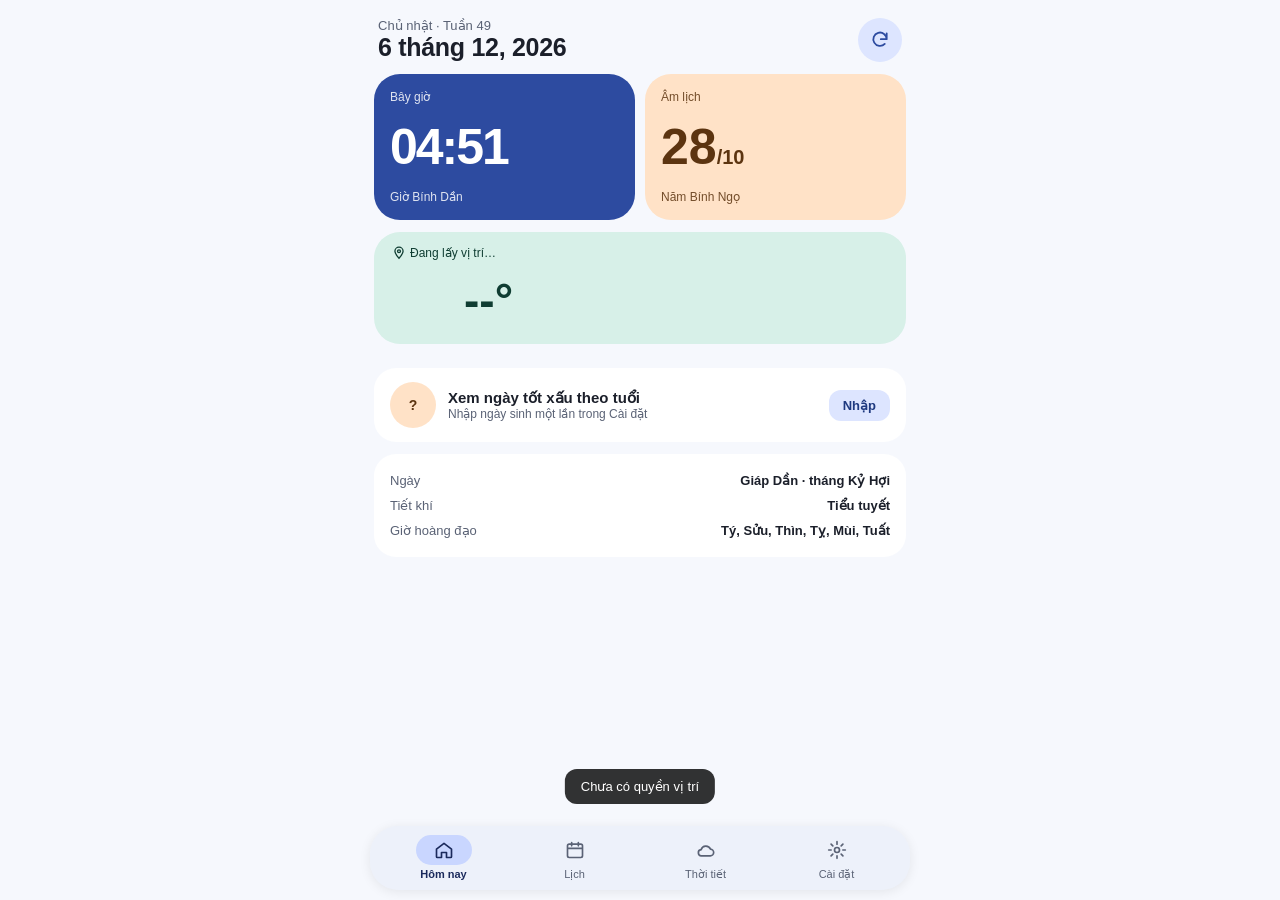
==== app/src/main/assets/index.html @ 549e015c "Widget 5x3 Bản đồ Việt Nam (v2.9) Co-Authored-By: Claude Opus 5.5 <noreply@anthropic.com> Claude-Ses" ====
<!DOCTYPE html>
<html lang="vi">
<head>
<meta charset="utf-8">
<meta name="viewport" content="width=device-width, initial-scale=1, viewport-fit=cover">
<title>Lịch Việt</title>
<link rel="stylesheet" href="style.css">
<script>
  // Áp sáng/tối ngay khi mở để không bị nháy
  (function () {
    var dark = false;
    try { dark = window.AndroidBridge ? AndroidBridge.isDark() : matchMedia("(prefers-color-scheme: dark)").matches; } catch (e) {}
    document.documentElement.className = dark ? "dark-pre" : "";
    window.__dark = dark;
  })();
</script>
</head>
<body>
<main>
  <!-- HÔM NAY -->
  <section id="tab-today" class="tab active">
    <div class="head">
      <div><div class="s" id="hWeek"></div><div class="b" id="hDate"></div></div>
      <button class="round btnRefresh" aria-label="Cập nhật thời tiết"><svg viewBox="0 0 24 24" fill="none" stroke="currentColor" stroke-width="2.2" stroke-linecap="round" stroke-linejoin="round"><path d="M20 11a8 8 0 1 0-2.3 5.7M20 4v7h-7"/></svg></button>
    </div>
    <div class="tiles">
      <div class="tile t1"><div class="l">Bây giờ</div><div class="big" id="clock">--:--</div><div class="l" id="gioCC"></div></div>
      <div class="tile t2"><div class="l">Âm lịch</div><div class="big" id="lunarBig">--</div><div class="l" id="lunarYear"></div></div>
    </div>
    <div class="wx">
      <div class="top"><span><svg width="14" height="14" viewBox="0 0 24 24" fill="none" stroke="currentColor" stroke-width="2.2"><path d="M12 21s7-7.6 7-12a7 7 0 1 0-14 0c0 4.4 7 12 7 12z"/><circle cx="12" cy="9" r="2.5"/></svg><span id="place">Đang lấy vị trí…</span></span><span id="upd"></span></div>
      <div class="main"><div class="ic" id="wIcon"></div><div><div class="t" id="wTemp">--°</div><div class="d" id="wDesc"></div></div><div class="hl" id="wHL"></div></div>
    </div>
    <div class="hint" id="hint1"></div>
    <div class="hours5" id="hours5"></div>
    <div class="card" id="ageCard"></div>
    <div class="card rows" id="todayInfo"></div>
  </section>

  <!-- LỊCH -->
  <section id="tab-cal" class="tab">
    <div class="calhead">
      <button class="navb" id="prevM" aria-label="Tháng trước">‹</button>
      <div class="ttl"><b id="calTitle"></b><div id="calSub"></div></div>
      <button class="navb" id="nextM" aria-label="Tháng sau">›</button>
    </div>
    <div class="card" style="padding:10px 8px 10px 4px">
      <div class="cg wd"><span>Tuần</span><span>T2</span><span>T3</span><span>T4</span><span>T5</span><span>T6</span><span>T7</span><span style="color:var(--red)">CN</span></div>
      <div class="cg" id="calGrid"></div>
    </div>
    <div class="selday" id="selDay"></div>
    <div class="card" id="selAge"></div>
    <div class="card"><div class="sec">SẮP TỚI</div><div id="events"></div></div>
    <button class="link" id="btnToday" style="text-align:center">Về hôm nay</button>
  </section>

  <!-- THỜI TIẾT -->
  <section id="tab-weather" class="tab">
    <div class="head">
      <div><div class="s" id="place2"></div><div class="b">Thời tiết</div></div>
      <button class="round btnRefresh" aria-label="Cập nhật thời tiết"><svg viewBox="0 0 24 24" fill="none" stroke="currentColor" stroke-width="2.2" stroke-linecap="round" stroke-linejoin="round"><path d="M20 11a8 8 0 1 0-2.3 5.7M20 4v7h-7"/></svg></button>
    </div>
    <div class="hero">
      <div class="main"><div class="ic" id="hIcon"></div><div><div class="t" id="hTemp">--°</div><div class="d" id="hDesc"></div></div></div>
      <div class="met" id="hMet"></div>
    </div>
    <div class="hint" id="hint2"></div>
    <div><div class="sec" style="padding-left:4px">24 GIỜ TỚI</div><div class="h24" id="h24"></div></div>
    <div class="card"><div class="sec">7 NGÀY TỚI</div><div id="d7"></div></div>
    <div class="src" id="src"></div>
  </section>

  <!-- CÀI ĐẶT -->
  <section id="tab-set" class="tab">
    <div class="head"><div><div class="s">Lịch Việt</div><div class="b">Cài đặt</div></div></div>
    <div class="card">
      <div class="sec">NGÀY SINH CỦA BẠN</div>
      <label class="field">Ngày sinh (dương lịch) – dùng để xem ngày tốt xấu theo tuổi
        <input type="date" id="birth" min="1900-01-01" max="2100-12-31"></label>
      <div class="muted" id="birthInfo" style="margin-top:8px"></div>
    </div>
    <div class="card"><div class="sec">VỊ TRÍ CHO WIDGET</div><div id="locPerm"></div></div>
    <div class="card"><div class="sec">LỊCH CỦA MÁY</div><div id="calPerm"></div></div>
    <div class="card"><div class="sec">NGUỒN DỰ BÁO THỜI TIẾT</div><div id="models"></div></div>
    <div class="card">
      <div class="sec">TỰ CẬP NHẬT THỜI TIẾT (APP &amp; WIDGET)</div>
      <div class="chips" id="interval"></div>
    </div>
    <div class="card">
      <div class="sec">THÊM WIDGET RA MÀN HÌNH CHÍNH</div>
      <div class="wgrid" id="addWidgets"></div>
      <div class="muted" style="margin-top:10px">Hoặc giữ lâu màn hình chính → Tiện ích (Widget) → Lịch Việt.</div>
    </div>
    <div class="card"><div class="sec">WIDGET ĐANG DÙNG</div><div id="myWidgets"></div></div>
    <div class="note">Giao diện sáng/tối tự theo cài đặt của máy.<br>Lịch Việt 2.9 · Âm lịch theo thuật toán thiên văn, múi giờ GMT+7</div>
  </section>
</main>

<!-- MÀN XEM NGÀY THEO TUỔI -->
<div class="screen" id="scrAge">
  <main style="display:flex;flex-direction:column;gap:12px">
    <div class="sh"><button id="ageBack" aria-label="Quay lại">‹</button><b>Xem ngày theo tuổi</b></div>
    <div class="card age" id="ageProfile"></div>
    <div class="ehero" id="ageHero"></div>
    <div class="card" id="ageWhy"></div>
    <div class="card"><div class="sec" id="ageUpTitle">14 NGÀY TỚI</div><div id="ageUp"></div></div>
    <div class="note">Theo lịch vạn niên truyền thống: ngày hoàng đạo – hắc đạo, 12 trực, xung – hợp tuổi.<br>Mang tính tham khảo văn hóa dân gian.</div>
  </main>
</div>

<nav class="bottom">
  <button data-tab="tab-today" class="active"><span><svg viewBox="0 0 24 24" fill="none" stroke="currentColor" stroke-width="2" stroke-linecap="round" stroke-linejoin="round"><path d="M3 11l9-7 9 7v9a1 1 0 0 1-1 1h-5v-6h-6v6H4a1 1 0 0 1-1-1z"/></svg></span>Hôm nay</button>
  <button data-tab="tab-cal"><span><svg viewBox="0 0 24 24" fill="none" stroke="currentColor" stroke-width="2" stroke-linecap="round" stroke-linejoin="round"><path d="M5 5h14a2 2 0 0 1 2 2v12a2 2 0 0 1-2 2H5a2 2 0 0 1-2-2V7a2 2 0 0 1 2-2zM3 10h18M8 3v4M16 3v4"/></svg></span>Lịch</button>
  <button data-tab="tab-weather"><span><svg viewBox="0 0 24 24" fill="none" stroke="currentColor" stroke-width="2" stroke-linecap="round" stroke-linejoin="round"><path d="M7 19h10a4 4 0 0 0 .4-8 6 6 0 0 0-11.3.6A3.7 3.7 0 0 0 7 19z"/></svg></span>Thời tiết</button>
  <button data-tab="tab-set"><span><svg viewBox="0 0 24 24" fill="none" stroke="currentColor" stroke-width="2" stroke-linecap="round" stroke-linejoin="round"><circle cx="12" cy="12" r="3"/><path d="M12 2v3M12 19v3M2 12h3M19 12h3M4.9 4.9L7 7M17 17l2.1 2.1M4.9 19.1L7 17M17 7l2.1-2.1"/></svg></span>Cài đặt</button>
</nav>
<div id="toast"></div>
<script src="icons.js"></script>
<script src="wx.js"></script>
<script src="lunar.js"></script>
<script src="app.js"></script>
</body>
</html>
---- app/src/main/assets/style.css ----
:root{
  --bg:#F6F8FD;--surf:#FFFFFF;--surf2:#EDF1FA;--line:#E6EAF3;--tx:#1B1F2A;--tx2:#5A6275;--tx3:#8A93A6;
  --tile:#2D4BA0;--acc:#2D4BA0;--priC:#DDE5FF;--onPriC:#1F3A80;--peach:#FFE2C7;--onPeach:#5C3410;
  --mint:#D7F0E8;--onMint:#0F3D32;--navsel:#C9D6FF;--onNavsel:#1B2A5C;--red:#C0392B;--rain:#2D6FD8;--orange:#C2620E;
  --good:#1F7A5C;--goodC:#D7F0E8;--warn:#7A5A10;--warnC:#FFF0C7;--bad:#C0392B;--badC:#FFE1DC;
}
html.dark-pre,body.dark{
  --bg:#11141B;--surf:#1C212B;--surf2:#1A1F29;--line:#2A303C;--tx:#E7EAF2;--tx2:#9AA3B5;--tx3:#78819A;
  --tile:#34478A;--acc:#B9C8FF;--priC:#26345F;--onPriC:#D6E0FF;--peach:#4A3220;--onPeach:#FFDCC0;
  --mint:#1C4237;--onMint:#BFEEDD;--navsel:#34478A;--onNavsel:#E7EAF2;--red:#FF8A7A;--rain:#8DB8FF;--orange:#F4A65A;
  --good:#7FD8B0;--goodC:#1C4237;--warn:#F5D58A;--warnC:#4A3D1A;--bad:#FF9A8A;--badC:#4A2422;
}
*{box-sizing:border-box;-webkit-tap-highlight-color:transparent}
html,body{margin:0;background:var(--bg);color:var(--tx);font-family:sans-serif}
body{transition:background .2s;min-height:100vh}
main{padding:14px 14px 96px;max-width:560px;margin:0 auto}
.tab{display:none}.tab.active{display:flex;flex-direction:column;gap:12px}
button{font-family:inherit;color:inherit}
.card{background:var(--surf);border-radius:22px;padding:14px 16px}
.sec{font-size:12px;color:var(--tx2);font-weight:600;letter-spacing:.3px;margin-bottom:6px}
.head{display:flex;justify-content:space-between;align-items:center;padding:4px 4px 0}
.head .s{font-size:13px;color:var(--tx2)}.head .b{font-size:25px;font-weight:700;letter-spacing:-.3px}
.round{width:44px;height:44px;border:0;border-radius:50%;background:var(--priC);color:var(--acc);display:inline-flex;align-items:center;justify-content:center;flex:none}
.round svg{width:20px;height:20px}.round.spin svg{animation:sp 1s linear infinite}@keyframes sp{to{transform:rotate(360deg)}}
.tiles{display:grid;grid-template-columns:1fr 1fr;gap:10px}
.tile{border-radius:26px;padding:16px;height:146px;display:flex;flex-direction:column;justify-content:space-between}
.tile.t1{background:var(--tile);color:#fff}.tile.t2{background:var(--peach);color:var(--onPeach)}
.tile .l{font-size:12px;opacity:.85}.tile .big{font-size:50px;font-weight:600;line-height:1;letter-spacing:-2px}
.tile.t2 .big{font-weight:800;letter-spacing:0}.tile .big small{font-size:20px;font-weight:600}
.wx{background:var(--mint);color:var(--onMint);border-radius:26px;padding:14px 18px;display:flex;flex-direction:column;gap:10px}
.wx .top{display:flex;justify-content:space-between;font-size:12px;gap:8px}.wx .top span:first-child{display:flex;align-items:center;gap:4px;min-width:0;overflow:hidden;text-overflow:ellipsis;white-space:nowrap}
.wx .main{display:flex;align-items:center;gap:12px}.wx .main .ic{width:60px;height:60px;flex:none}
.wx .t{font-size:46px;font-weight:700;line-height:1}.wx .d{font-size:13px}.wx .hl{font-size:12px;line-height:1.75;text-align:right;margin-left:auto}
.ic svg{width:100%;height:100%;display:block}
.hint{background:var(--priC);color:var(--onPriC);border-radius:18px;padding:11px 14px;font-size:13px;display:flex;gap:10px;align-items:center}
.hint .ic{width:16px;height:16px;flex:none}.hint:empty{display:none}
.hours5{display:grid;grid-template-columns:repeat(5,minmax(0,1fr));gap:6px;text-align:center;font-size:11px;color:var(--tx2)}
.hours5>div{background:var(--surf);border-radius:18px;padding:8px 0}
.hours5>div.on{background:var(--tile);color:#fff}.hours5 .ic{width:24px;height:24px;margin:4px auto}
.hours5 b{font-size:14px;color:var(--tx)}.hours5 .on b{color:#fff}.hours5 .p{font-size:10px;color:var(--rain);min-height:12px}.hours5 .on .p{color:#fff}
.rows .r{display:flex;justify-content:space-between;gap:12px;font-size:13px;padding:5px 0}
.rows .r span:first-child{color:var(--tx2);flex:none}.rows .r b{font-weight:600;text-align:right}
.hol{color:var(--orange)!important}
.age{display:flex;align-items:center;gap:12px;cursor:pointer}
.age .av{width:46px;height:46px;border-radius:50%;background:var(--peach);color:var(--onPeach);display:flex;align-items:center;justify-content:center;font-weight:800;font-size:14px;flex:none}
.age .m{flex:1;font-size:13px}.age .m b{font-size:15px}.age .m .s{font-size:12px;color:var(--tx2)}
.chip{border-radius:10px;padding:3px 10px;font-size:12px;font-weight:700;white-space:nowrap}
.c5,.c4{background:var(--goodC);color:var(--good)}.c3{background:var(--priC);color:var(--onPriC)}.c2{background:var(--warnC);color:var(--warn)}.c1{background:var(--badC);color:var(--bad)}
.dots{display:inline-flex;gap:4px}.dots i{width:9px;height:9px;border-radius:50%;background:currentColor;opacity:.3}.dots i.f{opacity:1}
/* calendar */
.calhead{display:flex;justify-content:space-between;align-items:center;padding:4px}
.calhead .ttl{text-align:center}.calhead .ttl b{font-size:21px}.calhead .ttl div{font-size:12px;color:var(--tx2)}
.navb{width:44px;height:44px;border:0;border-radius:50%;background:var(--surf2);color:var(--acc);font-size:22px}
.cg{display:grid;grid-template-columns:26px repeat(7,minmax(0,1fr));gap:2px}
.cg.wd{text-align:center;font-size:11px;color:var(--tx2);padding:4px 0 6px}.cg.wd span:first-child{font-size:9px;color:var(--tx3)}
.wk{height:50px;display:flex;align-items:center;justify-content:center;font-size:10px;font-weight:700;color:var(--tx3)}
.wk.cur{color:var(--acc);background:var(--priC);border-radius:12px}
.cell{position:relative;height:50px;border-radius:14px;display:flex;flex-direction:column;align-items:center;justify-content:center;cursor:pointer}
.cell .s{font-size:15px;font-weight:600}.cell .l{font-size:10px;color:var(--tx3)}.cell .l.m{color:var(--orange);font-weight:700}
.cell.sun .s{color:var(--red)}.cell.other{opacity:.35}.cell.sel{background:var(--surf2)}
.cell.today{background:var(--tile)}.cell.today .s,.cell.today .l{color:#fff}
.cell.dot::after{content:"";position:absolute;top:6px;right:7px;width:5px;height:5px;border-radius:50%;background:#E5533D}
.selday{background:var(--peach);color:var(--onPeach);border-radius:24px;padding:14px 16px;display:flex;gap:14px;align-items:center}
.selday .bx{width:64px;height:64px;border-radius:20px;background:var(--surf);color:var(--tx);display:flex;flex-direction:column;align-items:center;justify-content:center;flex:none}
.selday .bx b{font-size:26px;line-height:1}.selday .bx span{font-size:10px}.selday .tx{font-size:13px;line-height:1.6;min-width:0}
.ev{display:flex;justify-content:space-between;gap:10px;font-size:13px;padding:5px 0}.ev b{font-weight:600;white-space:nowrap}
.link{background:none;border:0;color:var(--acc);font-size:14px;font-weight:600;padding:8px 0;text-align:left}
/* weather */
.hero{background:var(--tile);color:#fff;border-radius:26px;padding:18px;display:flex;flex-direction:column;gap:12px}
.hero .main{display:flex;align-items:center;gap:12px}.hero .ic{width:64px;height:64px;flex:none}
.hero .t{font-size:52px;font-weight:600;line-height:1}.hero .d{font-size:13px;opacity:.9}
.met{display:grid;grid-template-columns:repeat(4,minmax(0,1fr));gap:6px;font-size:11px;text-align:center}
.met div{background:rgba(255,255,255,.14);border-radius:14px;padding:8px 0}.met b{font-size:14px;display:block}
.h24{display:flex;overflow-x:auto;gap:6px;padding-bottom:2px;scrollbar-width:none}.h24::-webkit-scrollbar{display:none}
.h24>div{min-width:58px;background:var(--surf);border-radius:18px;padding:8px 0;text-align:center;font-size:11px;color:var(--tx2)}
.h24 .ic{width:26px;height:26px;margin:4px auto}.h24 b{font-size:14px;color:var(--tx)}.h24 .p{font-size:10px;color:var(--rain);min-height:12px}
.d7{display:grid;grid-template-columns:84px 28px 40px 1fr;align-items:center;gap:8px;padding:6px 0;font-size:13px}
.d7 .n b{font-weight:600}.d7 .n div{font-size:10px;color:var(--tx2)}.d7 .ic{width:26px;height:26px}.d7 .pp{font-size:11px;color:var(--rain);font-weight:600}
.bar{display:flex;align-items:center;gap:6px}.bar .lo{color:var(--tx2);width:24px;text-align:right}.bar b{width:26px}
.bar .tr{flex:1;height:6px;border-radius:3px;background:var(--line);position:relative}.bar .tr i{position:absolute;top:0;bottom:0;border-radius:3px;background:linear-gradient(90deg,#7FB2FF,#F6B73C)}
.src{text-align:center;font-size:11px;color:var(--tx3)}
/* settings */
.opt{display:flex;gap:10px;align-items:flex-start;padding:9px 0;border-bottom:1px solid var(--line)}.opt:last-child{border-bottom:0}
.opt input{margin-top:3px;accent-color:var(--tile);width:18px;height:18px;flex:none}.opt small{display:block;color:var(--tx2);font-size:12px;margin-top:2px}
.wgrid{display:grid;grid-template-columns:1fr 1fr;gap:8px}
.wbtn{background:var(--surf2);border:0;border-radius:16px;padding:12px;text-align:left;font-size:14px}.wbtn small{display:block;color:var(--tx2);font-size:12px}
.small{background:var(--priC);border:0;color:var(--onPriC);border-radius:12px;padding:8px 14px;font-size:13px;font-weight:600}
.chips{display:flex;gap:6px;flex-wrap:wrap}
.chp{border:1px solid var(--line);background:var(--surf);border-radius:18px;padding:8px 14px;font-size:13px}
.chp.on{background:var(--navsel);color:var(--onNavsel);border-color:transparent;font-weight:600}
.field{display:flex;flex-direction:column;gap:6px;font-size:13px;color:var(--tx2)}
.field input{font:inherit;font-size:16px;color:var(--tx);background:var(--surf2);border:1px solid var(--line);border-radius:14px;padding:12px}
.muted{color:var(--tx2);font-size:13px}
.note{font-size:11px;color:var(--tx3);text-align:center;line-height:1.5}
/* sub screen */
.screen{position:fixed;inset:0;background:var(--bg);overflow:auto;z-index:20;display:none}
.screen.show{display:block}.screen main{padding-bottom:30px}
.sh{display:flex;align-items:center;gap:6px;padding:4px 0}.sh button{border:0;background:none;color:var(--acc);font-size:26px;width:44px;height:44px}.sh b{font-size:20px}
.ehero{background:var(--tile);color:#fff;border-radius:26px;padding:16px 18px}
.ehero .s{font-size:12px;opacity:.85}.ehero .m{display:flex;align-items:center;gap:12px;margin-top:8px}.ehero .m b{font-size:30px;flex:1}
.ehero .g{font-size:12px;opacity:.92;margin-top:6px;line-height:1.5}
.why{display:flex;gap:10px;align-items:flex-start;padding:6px 0}
.why .k{width:22px;height:22px;flex:none;border-radius:50%;font-size:12px;font-weight:700;display:flex;align-items:center;justify-content:center}
.why .k.p{background:var(--goodC);color:var(--good)}.why .k.n{background:var(--badC);color:var(--bad)}.why .k.z{background:var(--surf2);color:var(--tx2)}
.why div{font-size:13px}.why div small{display:block;color:var(--tx2);font-size:12px}
.up{display:flex;align-items:center;gap:10px;padding:8px 0;border-top:1px solid var(--line)}
.up .d{width:100px;font-size:13px;font-weight:600}.up .d small{display:block;font-size:10px;color:var(--tx2);font-weight:400}.up .w{flex:1;font-size:12px;color:var(--tx2)}
/* nav */
nav.bottom{position:fixed;left:10px;right:10px;bottom:10px;max-width:540px;margin:0 auto;display:grid;grid-template-columns:repeat(4,1fr);background:var(--surf2);border-radius:28px;padding:8px;box-shadow:0 2px 12px rgba(0,0,0,.08);padding-bottom:calc(8px + env(safe-area-inset-bottom))}
nav.bottom button{background:none;border:0;color:var(--tx2);font-size:11px;display:flex;flex-direction:column;align-items:center;gap:3px}
nav.bottom button span{width:56px;height:30px;border-radius:15px;display:flex;align-items:center;justify-content:center}
nav.bottom button span svg{width:20px;height:20px}
nav.bottom button.active{color:var(--onNavsel);font-weight:600}nav.bottom button.active span{background:var(--navsel)}
#toast{position:fixed;left:50%;bottom:96px;transform:translateX(-50%) translateY(20px);background:#000c;color:#fff;padding:10px 16px;border-radius:12px;font-size:13px;opacity:0;transition:.25s;pointer-events:none;max-width:90%;text-align:center;z-index:50}
#toast.show{opacity:1;transform:translateX(-50%)}
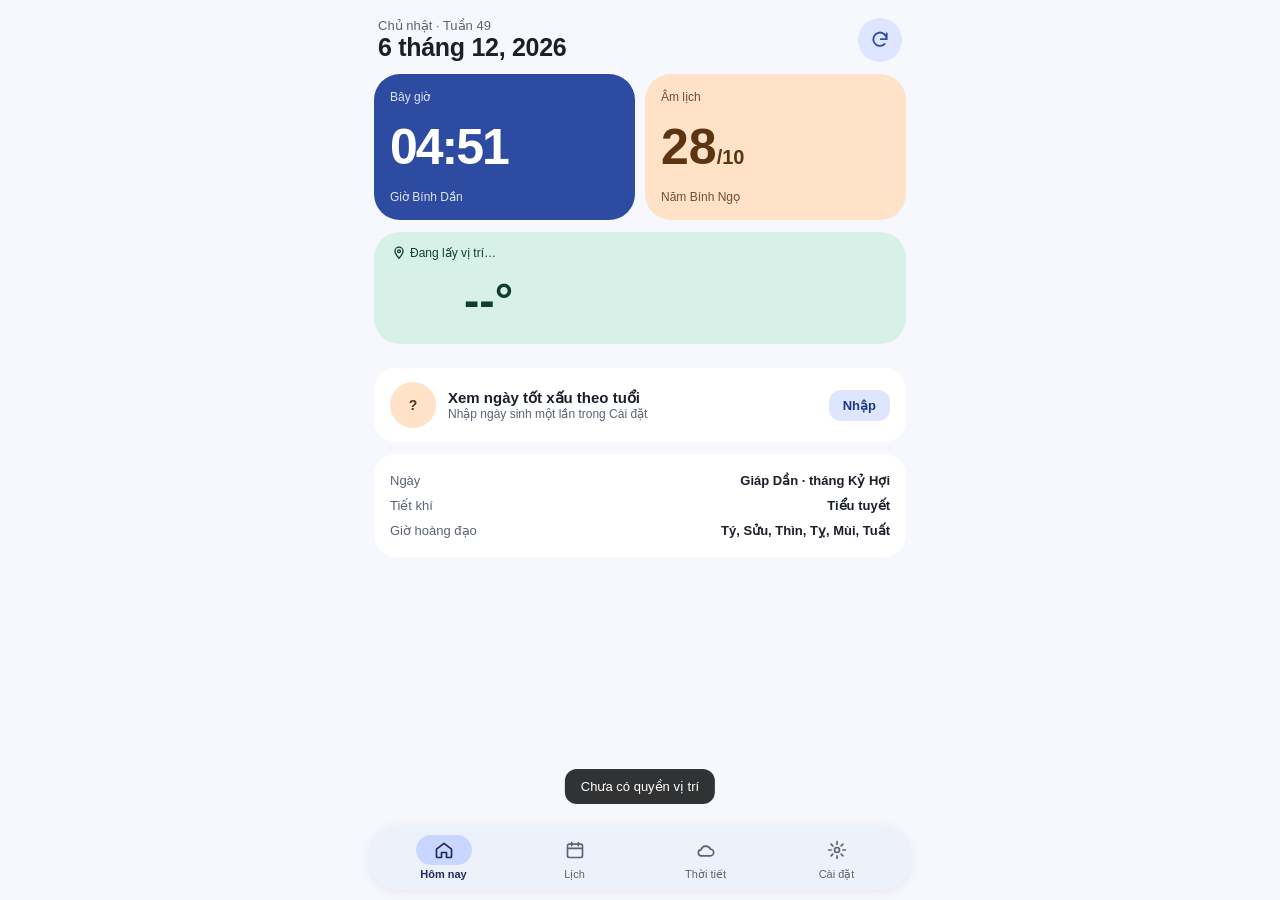
==== commit 8f1a4cb5: "Chế độ trong suốt: bỏ mọi khối nền bên trong; số 3D không còn viền khung bóng (v2.13) Co-Authored-By" ====
--- a/app/src/main/assets/index.html
+++ b/app/src/main/assets/index.html
@@ -92,7 +92,7 @@
       <div class="muted" style="margin-top:10px">Hoặc giữ lâu màn hình chính → Tiện ích (Widget) → Lịch Việt.</div>
     </div>
     <div class="card"><div class="sec">WIDGET ĐANG DÙNG</div><div id="myWidgets"></div></div>
-    <div class="note">Giao diện sáng/tối tự theo cài đặt của máy.<br>Lịch Việt 2.9 · Âm lịch theo thuật toán thiên văn, múi giờ GMT+7</div>
+    <div class="note">Giao diện sáng/tối tự theo cài đặt của máy.<br>Lịch Việt 2.13 · Âm lịch theo thuật toán thiên văn, múi giờ GMT+7</div>
   </section>
 </main>
 
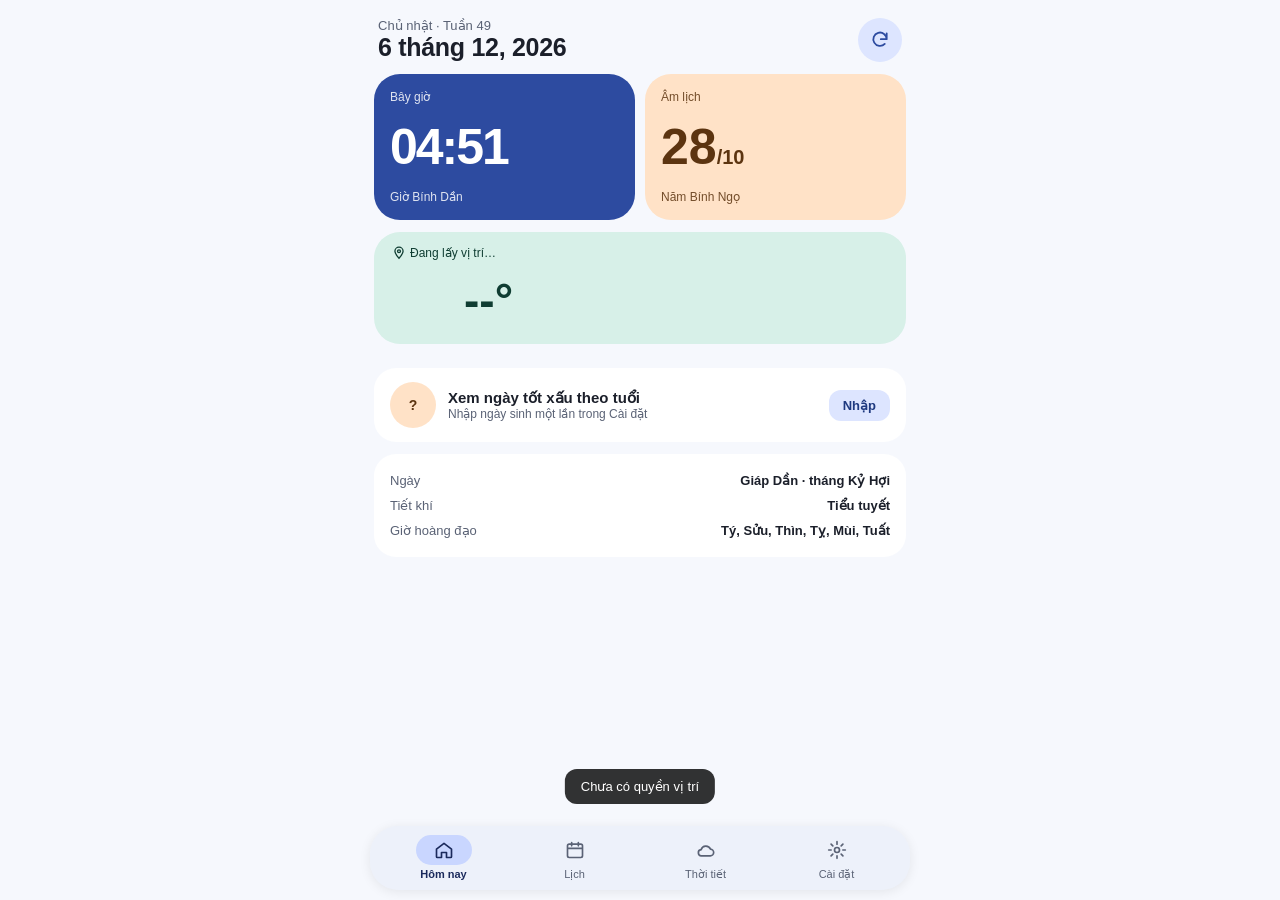
==== commit adb245ec: "Bỏ 5 widget: Thời tiết 2x2, Lịch ngày 2x2, Tổng hợp 5x3, Thời tiết theo giờ 4x3, Lịch ngày đầy đủ 3x" ====
--- a/app/src/main/assets/index.html
+++ b/app/src/main/assets/index.html
@@ -92,7 +92,7 @@
       <div class="muted" style="margin-top:10px">Hoặc giữ lâu màn hình chính → Tiện ích (Widget) → Lịch Việt.</div>
     </div>
     <div class="card"><div class="sec">WIDGET ĐANG DÙNG</div><div id="myWidgets"></div></div>
-    <div class="note">Giao diện sáng/tối tự theo cài đặt của máy.<br>Lịch Việt 2.13 · Âm lịch theo thuật toán thiên văn, múi giờ GMT+7</div>
+    <div class="note">Giao diện sáng/tối tự theo cài đặt của máy.<br>Lịch Việt 2.14 · Âm lịch theo thuật toán thiên văn, múi giờ GMT+7</div>
   </section>
 </main>
 
